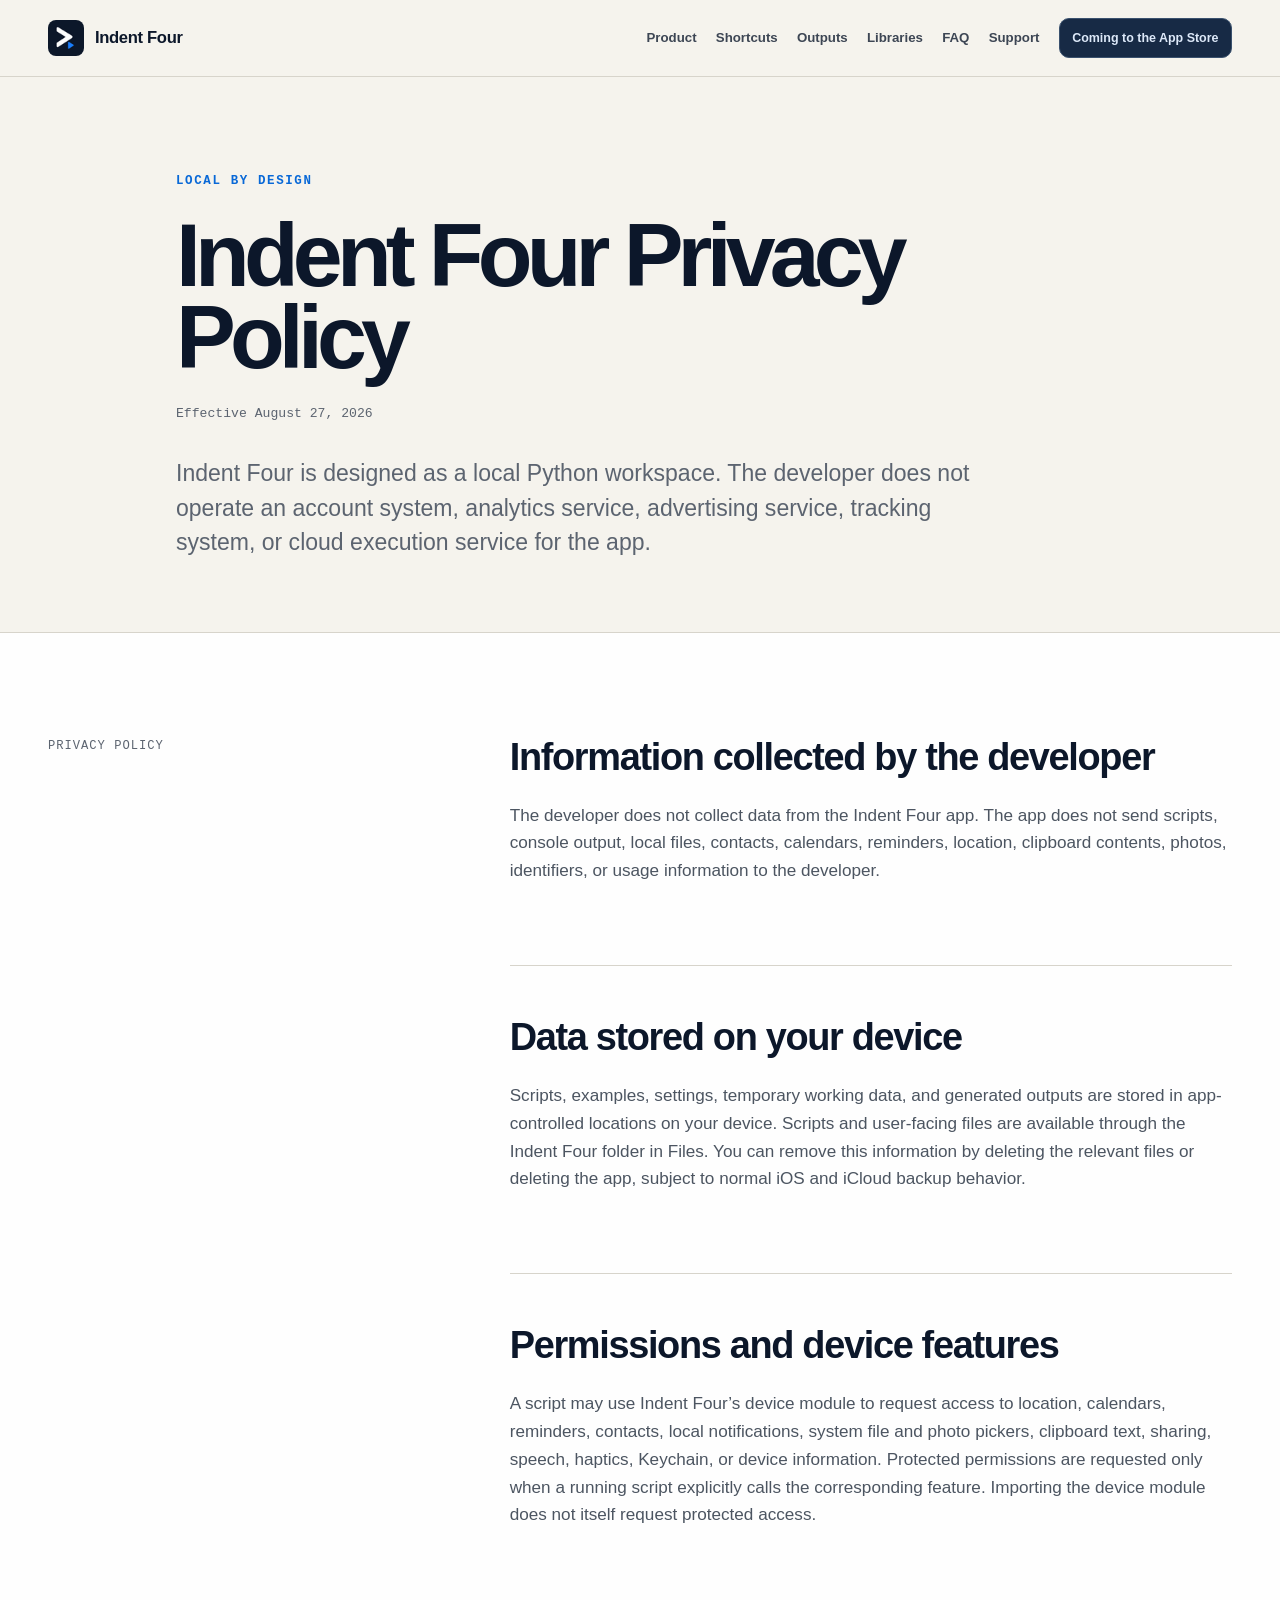
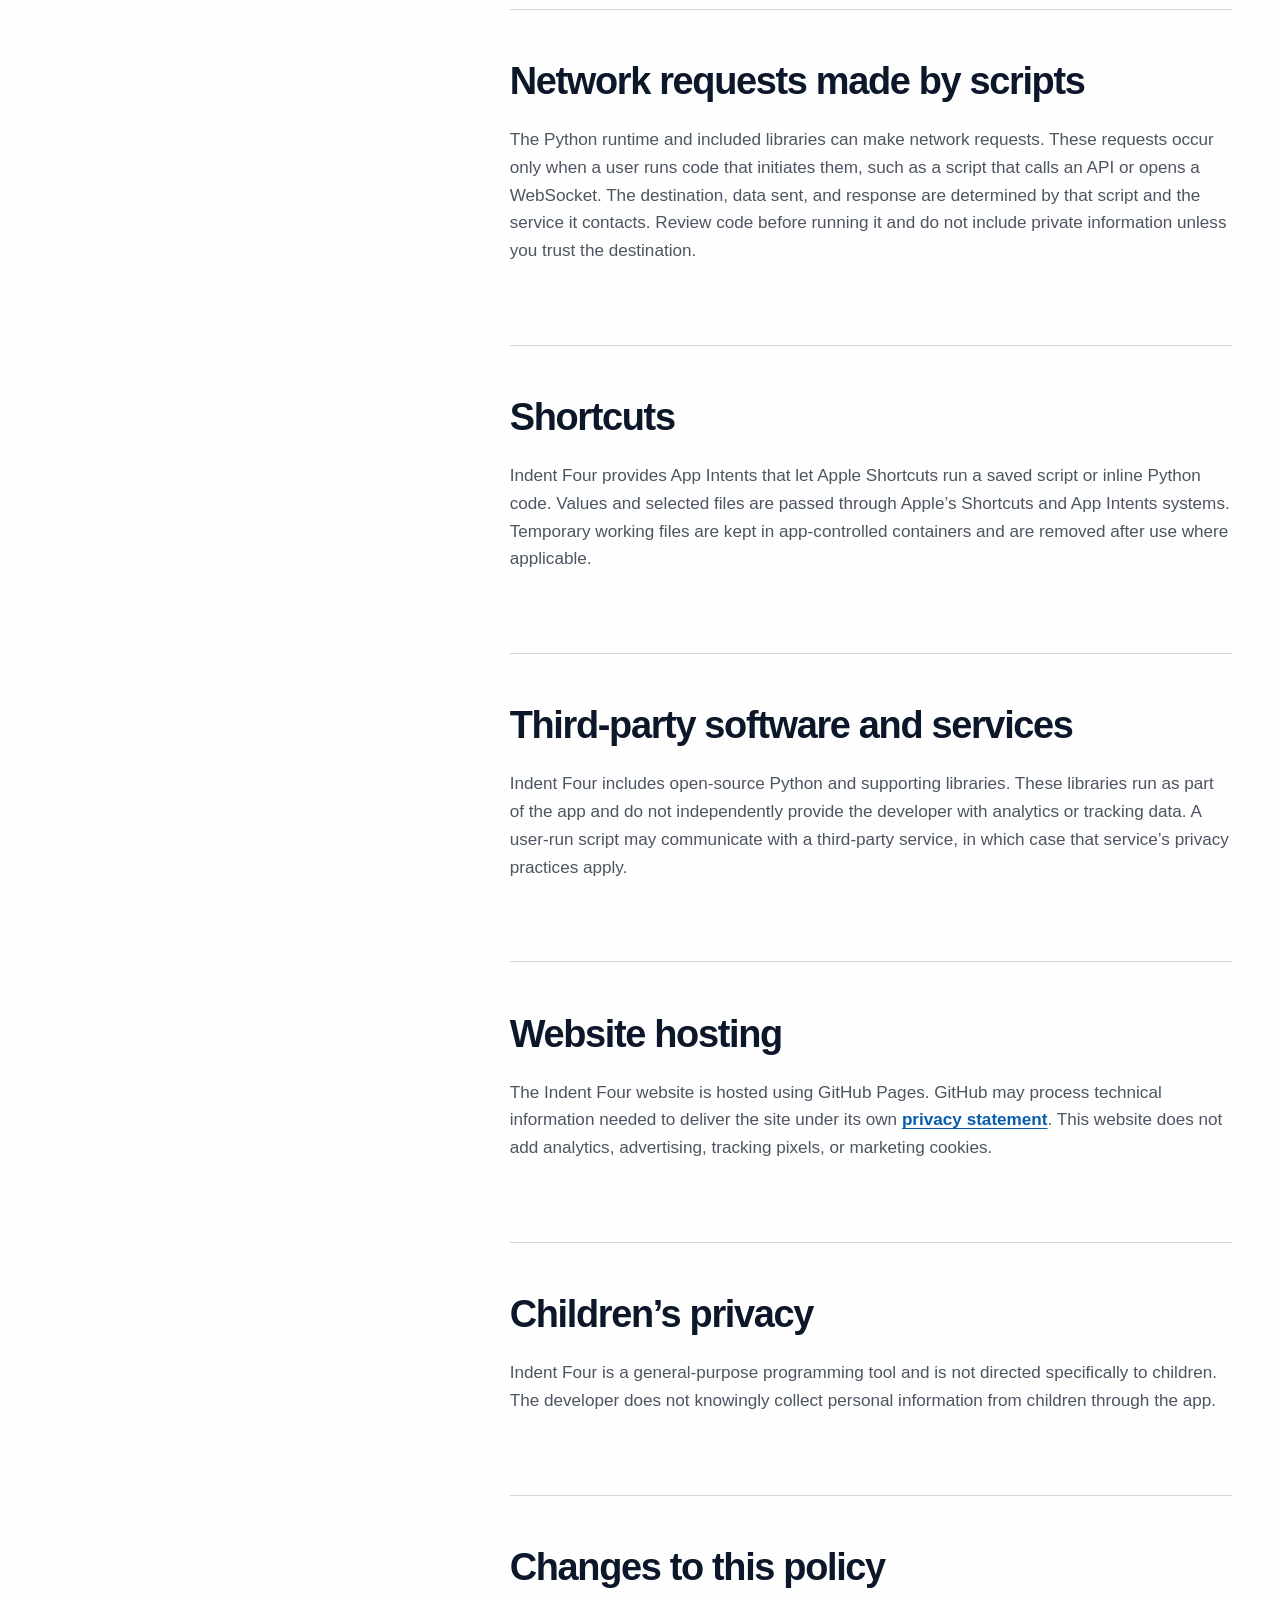
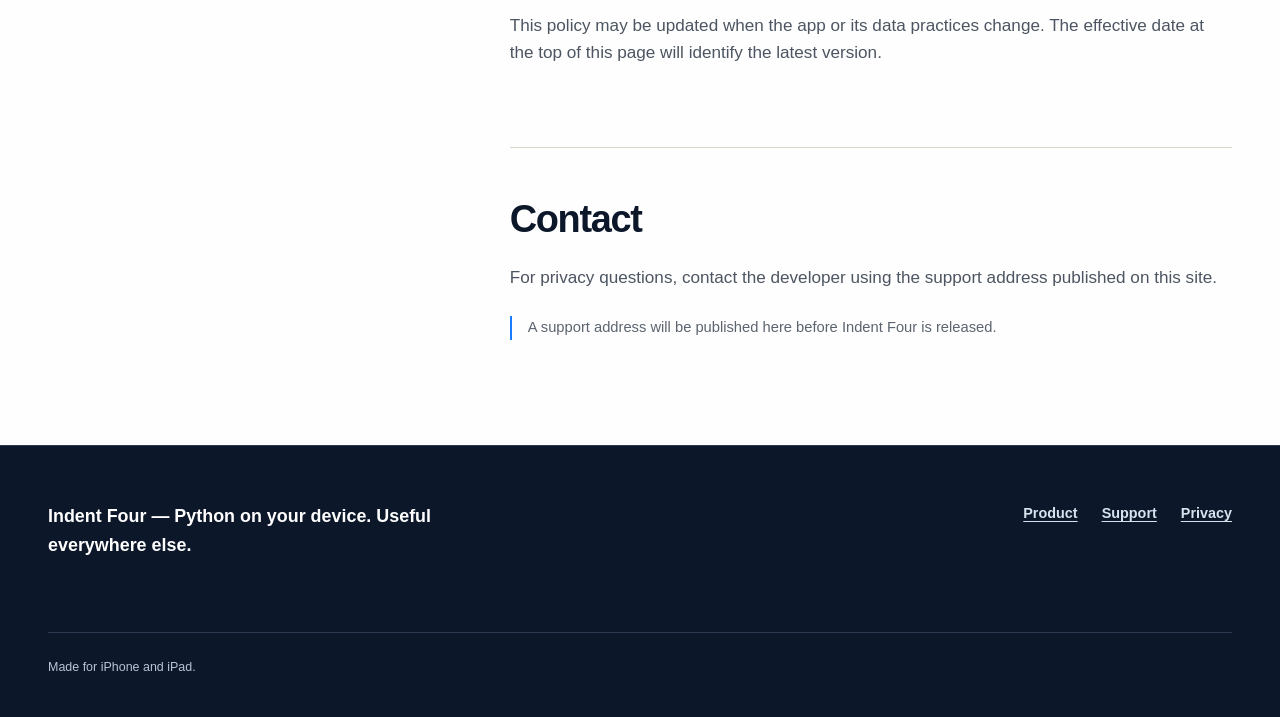
==== privacy/index.html @ c5162236 "Build Indent Four production website" ====
<!DOCTYPE html>
<html lang="en">
  <head>
    <meta charset="utf-8">
    <meta name="viewport" content="width=device-width, initial-scale=1">
    <script>document.documentElement.classList.add("js");</script>
    <title>Privacy Policy — Indent Four</title>
    <meta name="description" content="How Indent Four handles local scripts, files, permissions, Shortcuts, network requests, and app data.">
    <link rel="canonical" href="https://indentfour.app/privacy/">
    <meta property="og:type" content="website">
    <meta property="og:site_name" content="Indent Four">
    <meta property="og:title" content="Privacy Policy — Indent Four">
    <meta property="og:description" content="How Indent Four handles local scripts, files, permissions, Shortcuts, network requests, and app data.">
    <meta property="og:url" content="https://indentfour.app/privacy/">
    <meta property="og:image" content="https://indentfour.app/assets/images/social-card.png">
    <meta property="og:image:width" content="1200">
    <meta property="og:image:height" content="630">
    <meta property="og:image:alt" content="Indent Four app icon beside a real iPad workspace screenshot">
    <meta name="twitter:card" content="summary_large_image">
    <meta name="twitter:title" content="Privacy Policy — Indent Four">
    <meta name="twitter:description" content="How Indent Four handles local scripts, files, permissions, Shortcuts, network requests, and app data.">
    <meta name="twitter:image" content="https://indentfour.app/assets/images/social-card.png">
    <meta name="twitter:image:alt" content="Indent Four app icon beside a real iPad workspace screenshot">
    <meta name="theme-color" content="#F5F3ED">
    <link rel="icon" href="/favicon.ico" sizes="any">
    <link rel="icon" type="image/png" sizes="32x32" href="/assets/icons/favicon-32.png">
    <link rel="apple-touch-icon" sizes="180x180" href="/assets/icons/apple-touch-icon.png">
    <link rel="manifest" href="/site.webmanifest">
    <link rel="stylesheet" href="/assets/site.css">
  </head>
  <body>
    <a class="skip-link" href="#main-content">Skip to content</a>
    <header class="site-header">
      <div class="container header-inner">
        <a class="brand" href="/" aria-label="Indent Four home">
          <img src="/assets/icons/brand-48.png" width="48" height="48" alt="">
          <span>Indent Four</span>
        </a>
        <button class="nav-toggle" type="button" aria-expanded="false" aria-controls="primary-navigation" aria-label="Open navigation" data-nav-toggle>
          <span class="nav-toggle-lines" aria-hidden="true"></span>
        </button>
        <nav class="primary-nav" id="primary-navigation" aria-label="Primary" data-nav data-open="false">
          <ul class="nav-list">
            <li><a href="/#product">Product</a></li>
            <li><a href="/#shortcuts">Shortcuts</a></li>
            <li><a href="/#outputs">Outputs</a></li>
            <li><a href="/#libraries">Libraries</a></li>
            <li><a href="/#faq">FAQ</a></li>
            <li><a href="/support/">Support</a></li>
            <li><span class="button release-status nav-cta">Coming to the App Store</span></li>
          </ul>
        </nav>
      </div>
    </header>

    <main id="main-content">
      <header class="page-hero">
        <div class="container page-hero-content">
          <p class="eyebrow">Local by design</p>
          <h1>Indent Four Privacy Policy</h1>
          <p class="effective-date">Effective August 27, 2026</p>
          <p class="lead">Indent Four is designed as a local Python workspace. The developer does not operate an account system, analytics service, advertising service, tracking system, or cloud execution service for the app.</p>
        </div>
      </header>

      <div class="section section-white">
        <div class="container prose-layout">
          <aside class="prose-index" aria-label="Page section">
            <p>Privacy policy</p>
          </aside>
          <article class="prose">
            <section aria-labelledby="collected-heading">
              <h2 id="collected-heading">Information collected by the developer</h2>
              <p>The developer does not collect data from the Indent Four app. The app does not send scripts, console output, local files, contacts, calendars, reminders, location, clipboard contents, photos, identifiers, or usage information to the developer.</p>
            </section>

            <section aria-labelledby="stored-heading">
              <h2 id="stored-heading">Data stored on your device</h2>
              <p>Scripts, examples, settings, temporary working data, and generated outputs are stored in app-controlled locations on your device. Scripts and user-facing files are available through the Indent Four folder in Files. You can remove this information by deleting the relevant files or deleting the app, subject to normal iOS and iCloud backup behavior.</p>
            </section>

            <section aria-labelledby="permissions-heading">
              <h2 id="permissions-heading">Permissions and device features</h2>
              <p>A script may use Indent Four’s device module to request access to location, calendars, reminders, contacts, local notifications, system file and photo pickers, clipboard text, sharing, speech, haptics, Keychain, or device information. Protected permissions are requested only when a running script explicitly calls the corresponding feature. Importing the device module does not itself request protected access.</p>
            </section>

            <section aria-labelledby="network-heading">
              <h2 id="network-heading">Network requests made by scripts</h2>
              <p>The Python runtime and included libraries can make network requests. These requests occur only when a user runs code that initiates them, such as a script that calls an API or opens a WebSocket. The destination, data sent, and response are determined by that script and the service it contacts. Review code before running it and do not include private information unless you trust the destination.</p>
            </section>

            <section aria-labelledby="policy-shortcuts-heading">
              <h2 id="policy-shortcuts-heading">Shortcuts</h2>
              <p>Indent Four provides App Intents that let Apple Shortcuts run a saved script or inline Python code. Values and selected files are passed through Apple’s Shortcuts and App Intents systems. Temporary working files are kept in app-controlled containers and are removed after use where applicable.</p>
            </section>

            <section aria-labelledby="third-party-heading">
              <h2 id="third-party-heading">Third-party software and services</h2>
              <p>Indent Four includes open-source Python and supporting libraries. These libraries run as part of the app and do not independently provide the developer with analytics or tracking data. A user-run script may communicate with a third-party service, in which case that service’s privacy practices apply.</p>
            </section>

            <section aria-labelledby="hosting-heading">
              <h2 id="hosting-heading">Website hosting</h2>
              <p>The Indent Four website is hosted using GitHub Pages. GitHub may process technical information needed to deliver the site under its own <a class="text-link" href="https://docs.github.com/site-policy/privacy-policies/github-general-privacy-statement">privacy statement</a>. This website does not add analytics, advertising, tracking pixels, or marketing cookies.</p>
            </section>

            <section aria-labelledby="children-heading">
              <h2 id="children-heading">Children’s privacy</h2>
              <p>Indent Four is a general-purpose programming tool and is not directed specifically to children. The developer does not knowingly collect personal information from children through the app.</p>
            </section>

            <section aria-labelledby="changes-heading">
              <h2 id="changes-heading">Changes to this policy</h2>
              <p>This policy may be updated when the app or its data practices change. The effective date at the top of this page will identify the latest version.</p>
            </section>

            <section aria-labelledby="privacy-contact-heading">
              <h2 id="privacy-contact-heading">Contact</h2>
              <p>For privacy questions, contact the developer using the support address published on this site.</p>
              <p class="contact-status">A support address will be published here before Indent Four is released.</p>
            </section>
          </article>
        </div>
      </div>
    </main>

    <footer class="site-footer">
      <div class="container">
        <div class="footer-main">
          <p class="footer-product">Indent Four — Python on your device. Useful everywhere else.</p>
          <nav class="footer-nav" aria-label="Footer">
            <a href="/#product">Product</a>
            <a href="/support/">Support</a>
            <a href="/privacy/">Privacy</a>

          </nav>
        </div>
        <div class="footer-meta">

          <p>Made for iPhone and iPad.</p>
        </div>
      </div>
    </footer>
    <script src="/assets/site.js" defer></script>
  </body>
</html>
---- assets/site.css ----
:root {
  color-scheme: light;
  --ink: #0c172a;
  --ink-soft: #17253b;
  --accent: #197cfe;
  --accent-strong: #0868d7;
  --paper: #f5f3ed;
  --white: #fefefe;
  --text: #182235;
  --quiet: #5c6470;
  --quiet-dark: #b9c4d4;
  --rule: #d7d4cb;
  --rule-dark: #2b3a50;
  --focus: #f5b800;
  --success-soft: #dfeaf8;
  --font-sans: -apple-system, BlinkMacSystemFont, "SF Pro Display", "SF Pro Text", Inter, sans-serif;
  --font-mono: "SFMono-Regular", "SF Mono", ui-monospace, Menlo, Monaco, Consolas, monospace;
  --space-1: 0.5rem;
  --space-2: 0.75rem;
  --space-3: 1rem;
  --space-4: 1.5rem;
  --space-5: 2rem;
  --space-6: 3rem;
  --space-7: 4.5rem;
  --space-8: 6.5rem;
  --radius-sm: 12px;
  --radius: 16px;
  --container: 78rem;
  --gutter: clamp(1.25rem, 4vw, 3rem);
  --header-height: 4.75rem;
  --shadow-image: 0 24px 60px rgba(3, 12, 26, 0.18);
}

*,
*::before,
*::after {
  box-sizing: border-box;
}

html {
  scroll-behavior: smooth;
  scroll-padding-top: calc(var(--header-height) + 1.25rem);
  background: var(--paper);
}

body {
  margin: 0;
  min-width: 0;
  background: var(--paper);
  color: var(--text);
  font-family: var(--font-sans);
  font-size: clamp(1rem, 0.975rem + 0.12vw, 1.08rem);
  line-height: 1.62;
  text-rendering: optimizeLegibility;
  -webkit-font-smoothing: antialiased;
}

body.nav-open {
  overflow: hidden;
}

img {
  display: block;
  max-width: 100%;
  height: auto;
}

a {
  color: inherit;
  text-decoration-thickness: 0.08em;
  text-underline-offset: 0.2em;
}

a:hover {
  text-decoration-color: var(--accent);
}

button,
input,
textarea,
select {
  font: inherit;
}

:focus-visible {
  outline: 3px solid var(--focus);
  outline-offset: 4px;
}

::selection {
  background: var(--accent);
  color: var(--white);
}

.skip-link {
  position: fixed;
  z-index: 1000;
  top: 0.75rem;
  left: 0.75rem;
  padding: 0.7rem 1rem;
  transform: translateY(-180%);
  border-radius: 8px;
  background: var(--white);
  color: var(--ink);
  font-weight: 750;
}

.skip-link:focus {
  transform: translateY(0);
}

.container {
  width: min(calc(100% - (2 * var(--gutter))), var(--container));
  margin-inline: auto;
}

.grid-12 {
  display: grid;
  grid-template-columns: repeat(12, minmax(0, 1fr));
  column-gap: clamp(1rem, 2vw, 1.75rem);
}

.section {
  padding-block: clamp(4.75rem, 9vw, var(--space-8));
}

.section-white {
  background: var(--white);
}

.section-dark {
  background: var(--ink);
  color: var(--white);
}

.section-rule {
  border-top: 1px solid var(--rule);
}

.section-heading {
  margin: 0;
  color: var(--ink);
  font-size: clamp(2.3rem, 4.5vw, 4.6rem);
  font-weight: 740;
  letter-spacing: -0.052em;
  line-height: 0.98;
}

.section-dark .section-heading {
  color: var(--white);
}

.kicker,
.eyebrow {
  margin: 0 0 var(--space-4);
  color: var(--accent-strong);
  font-family: var(--font-mono);
  font-size: 0.78rem;
  font-weight: 700;
  letter-spacing: 0.13em;
  line-height: 1.35;
  text-transform: uppercase;
}

.section-dark .kicker,
.section-dark .eyebrow {
  color: #65aaff;
}

.lead {
  max-width: 42rem;
  margin: var(--space-5) 0 0;
  color: var(--quiet);
  font-size: clamp(1.13rem, 1rem + 0.55vw, 1.45rem);
  line-height: 1.5;
}

.section-dark .lead {
  color: var(--quiet-dark);
}

.supporting {
  max-width: 40rem;
  margin: var(--space-5) 0 0;
  color: var(--quiet);
  font-size: 0.96rem;
}

.section-dark .supporting {
  color: var(--quiet-dark);
}

.text-link {
  color: #075cac;
  font-weight: 720;
}

.section-dark .text-link {
  color: #8fc3ff;
}

.button-row {
  display: flex;
  flex-wrap: wrap;
  align-items: center;
  gap: var(--space-3);
  margin-top: var(--space-5);
}

.button {
  display: inline-flex;
  min-height: 3.1rem;
  align-items: center;
  justify-content: center;
  padding: 0.78rem 1.15rem;
  border: 1px solid transparent;
  border-radius: 10px;
  font-size: 0.96rem;
  font-weight: 720;
  line-height: 1.2;
  text-align: center;
  text-decoration: none;
  transition: transform 180ms ease, background-color 180ms ease, border-color 180ms ease;
}

a.button:hover {
  transform: translateY(-2px);
  text-decoration: none;
}

.button-primary {
  background: var(--accent-strong);
  color: var(--white);
}

.button-primary:hover {
  background: #005cc4;
}

.button-secondary {
  border-color: #a9a69e;
  background: transparent;
  color: var(--ink);
}

.button-secondary:hover {
  border-color: var(--ink);
}

.section-dark .button-secondary {
  border-color: #52627a;
  color: var(--white);
}

.release-status {
  border-color: #9aa9ba;
  background: var(--success-soft);
  color: var(--ink);
  cursor: default;
}

.section-dark .release-status,
.site-header .release-status {
  border-color: #3a516e;
  background: #172a45;
  color: #dce8f8;
}

/* Header */
.site-header {
  position: sticky;
  z-index: 50;
  top: 0;
  min-height: var(--header-height);
  border-bottom: 1px solid var(--rule);
  background: rgba(245, 243, 237, 0.97);
}

.header-inner {
  position: relative;
  display: flex;
  min-height: var(--header-height);
  align-items: center;
  gap: var(--space-4);
}

.brand {
  display: inline-flex;
  flex: 0 0 auto;
  align-items: center;
  gap: 0.68rem;
  color: var(--ink);
  font-size: 1.04rem;
  font-weight: 760;
  letter-spacing: -0.02em;
  text-decoration: none;
}

.brand:hover {
  text-decoration: none;
}

.brand img {
  width: 2.25rem;
  height: 2.25rem;
  border-radius: 8px;
}

.primary-nav {
  margin-left: auto;
}

.nav-list {
  display: flex;
  align-items: center;
  gap: clamp(0.75rem, 1.5vw, 1.4rem);
  margin: 0;
  padding: 0;
  list-style: none;
}

.nav-list a {
  display: inline-flex;
  align-items: center;
  min-height: 2.75rem;
  color: #3d4654;
  font-size: 0.83rem;
  font-weight: 680;
  text-decoration: none;
}

.nav-list a:hover {
  color: var(--ink);
}

.nav-list .nav-cta,
.nav-list .release-status {
  min-height: 2.45rem;
  padding: 0.56rem 0.78rem;
  font-size: 0.78rem;
}

.nav-toggle {
  display: none;
  width: 2.75rem;
  height: 2.75rem;
  margin-left: auto;
  align-items: center;
  justify-content: center;
  border: 1px solid #aaa79f;
  border-radius: 9px;
  background: transparent;
  color: var(--ink);
  cursor: pointer;
}

.nav-toggle-lines,
.nav-toggle-lines::before,
.nav-toggle-lines::after {
  display: block;
  width: 1.12rem;
  height: 2px;
  background: currentColor;
  content: "";
  transition: transform 180ms ease;
}

.nav-toggle-lines::before {
  transform: translateY(-5px);
}

.nav-toggle-lines::after {
  transform: translateY(3px);
}

.nav-toggle[aria-expanded="true"] .nav-toggle-lines {
  background: transparent;
}

.nav-toggle[aria-expanded="true"] .nav-toggle-lines::before {
  transform: translateY(0) rotate(45deg);
}

.nav-toggle[aria-expanded="true"] .nav-toggle-lines::after {
  transform: translateY(-2px) rotate(-45deg);
}

/* Hero */
.hero {
  position: relative;
  overflow: clip;
  padding-block: clamp(3.5rem, 7vw, 7rem) clamp(5rem, 10vw, 8.5rem);
}

.hero::after {
  position: absolute;
  z-index: 0;
  right: -8vw;
  bottom: 0;
  width: min(50vw, 48rem);
  height: 1px;
  background: var(--accent);
  content: "";
}

.hero-grid {
  position: relative;
  z-index: 1;
  align-items: center;
}

.hero-copy {
  grid-column: 1 / span 7;
  padding-right: clamp(0rem, 3vw, 2rem);
}

.hero-product {
  display: flex;
  align-items: center;
  gap: 0.85rem;
  margin-bottom: var(--space-6);
  color: var(--ink);
  font-size: 1.12rem;
  font-weight: 760;
  letter-spacing: -0.025em;
}

.hero-product img {
  width: 3.5rem;
  height: 3.5rem;
  border-radius: var(--radius-sm);
}

.hero h1 {
  max-width: 49rem;
  margin: 0;
  color: var(--ink);
  font-size: clamp(3.35rem, 7vw, 7.25rem);
  font-weight: 760;
  letter-spacing: -0.068em;
  line-height: 0.88;
}

.hero-body {
  max-width: 42rem;
  margin: var(--space-5) 0 0;
  color: #414a57;
  font-size: clamp(1.16rem, 1.02rem + 0.65vw, 1.55rem);
  line-height: 1.48;
}

.hero-note {
  margin: var(--space-4) 0 0;
  color: var(--quiet);
  font-family: var(--font-mono);
  font-size: 0.78rem;
  letter-spacing: -0.01em;
}

.hero-visual {
  position: relative;
  grid-column: 9 / -1;
  justify-self: center;
  width: min(100%, 30rem);
}

.hero-visual::before {
  position: absolute;
  z-index: -1;
  top: 8%;
  right: -16%;
  bottom: -5%;
  left: 18%;
  border: 1px solid #c9c6bd;
  border-radius: var(--radius);
  content: "";
}

.hero-visual img,
.screenshot-landscape,
.screenshot-portrait {
  border: 1px solid rgba(255, 255, 255, 0.13);
  border-radius: var(--radius);
  box-shadow: var(--shadow-image);
}

/* Introduction */
.intro-copy {
  grid-column: 2 / span 9;
}

.intro .section-heading {
  max-width: 58rem;
}

.intro .lead {
  max-width: 53rem;
}

.intro-aside {
  grid-column: 9 / -1;
  align-self: end;
  margin: 0 0 0.45rem;
  padding-left: var(--space-4);
  border-left: 2px solid var(--accent);
  color: var(--quiet);
  font-size: 0.94rem;
}

/* Feature sections */
.feature-copy {
  grid-column: 1 / span 5;
  align-self: center;
}

.feature-copy .section-heading {
  max-width: 34rem;
}

.feature-visual {
  grid-column: 7 / -1;
  align-self: center;
}

.feature-visual-wide {
  grid-column: 1 / -1;
  margin-top: clamp(3rem, 7vw, 5rem);
}

.proof-list {
  margin: var(--space-6) 0 0;
  padding: 0;
  border-top: 1px solid var(--rule-dark);
  list-style: none;
}

.proof-list li {
  position: relative;
  padding: 1rem 0 1rem 1.55rem;
  border-bottom: 1px solid var(--rule-dark);
  color: #dde5ef;
  font-size: 0.95rem;
}

.proof-list li::before {
  position: absolute;
  top: 1.5rem;
  left: 0;
  width: 0.45rem;
  height: 0.45rem;
  border-radius: 50%;
  background: var(--accent);
  content: "";
}

.dark-visual-field {
  padding: clamp(1rem, 2.5vw, 2rem);
  border: 1px solid var(--rule-dark);
  border-radius: var(--radius);
  background: #09111f;
}

.shortcuts-copy {
  grid-column: 1 / span 6;
  align-self: center;
}

.shortcuts-visual {
  grid-column: 9 / -1;
  justify-self: center;
  width: min(100%, 28rem);
}

/* Outputs */
.outputs-copy {
  grid-column: 1 / span 6;
}

.output-list {
  grid-column: 8 / -1;
  margin: 0;
  padding: 0;
  border-top: 1px solid var(--rule);
  list-style: none;
}

.output-list li {
  display: grid;
  grid-template-columns: 6.5rem 1fr;
  gap: 1rem;
  padding: 1.05rem 0;
  border-bottom: 1px solid var(--rule);
}

.output-list strong {
  color: var(--ink);
  font-weight: 760;
}

.output-list span {
  color: var(--quiet);
}

.outputs-gallery {
  display: grid;
  grid-column: 1 / -1;
  grid-template-columns: minmax(0, 2fr) repeat(2, minmax(0, 0.7fr));
  gap: clamp(0.75rem, 2vw, 1.5rem);
  align-items: end;
  margin-top: clamp(3rem, 7vw, 5rem);
  padding: clamp(1rem, 2.5vw, 2rem);
  border-radius: var(--radius);
  background: var(--ink);
}

.outputs-gallery .screenshot-landscape,
.outputs-gallery .screenshot-portrait {
  width: 100%;
  box-shadow: none;
}

/* Workflow */
.workflow-header {
  grid-column: 1 / span 7;
}

.workflow-list {
  grid-column: 1 / -1;
  margin: clamp(3rem, 7vw, 5rem) 0 0;
  padding: 0;
  counter-reset: workflow;
  list-style: none;
}

.workflow-list li {
  display: grid;
  grid-template-columns: 4rem minmax(11rem, 0.65fr) minmax(0, 1fr);
  gap: clamp(1rem, 3vw, 3rem);
  align-items: baseline;
  padding: clamp(1.35rem, 2.5vw, 2rem) 0;
  border-top: 1px solid var(--rule);
  counter-increment: workflow;
}

.workflow-list li:last-child {
  border-bottom: 1px solid var(--rule);
}

.workflow-list li::before {
  color: var(--accent-strong);
  content: "0" counter(workflow);
  font-family: var(--font-mono);
  font-size: 0.82rem;
  font-weight: 700;
}

.workflow-list h3,
.workflow-list p {
  margin: 0;
}

.workflow-list h3 {
  color: var(--ink);
  font-size: clamp(1.2rem, 1rem + 0.6vw, 1.55rem);
  line-height: 1.25;
}

.workflow-list p {
  max-width: 38rem;
  color: var(--quiet);
}

/* Libraries */
.libraries-header {
  grid-column: 1 / span 6;
}

.library-rows {
  grid-column: 8 / -1;
  margin: 0;
  border-top: 1px solid var(--rule-dark);
}

.library-row {
  display: grid;
  grid-template-columns: minmax(8rem, 0.7fr) 1.3fr;
  gap: 1rem;
  padding: 1.2rem 0;
  border-bottom: 1px solid var(--rule-dark);
}

.library-row dt {
  color: var(--white);
  font-weight: 720;
}

.library-row dd {
  margin: 0;
  color: var(--quiet-dark);
}

/* Device and examples */
.device-visual,
.examples-visual {
  grid-column: 1 / span 4;
  justify-self: center;
  width: min(100%, 28rem);
}

.device-copy,
.examples-copy {
  grid-column: 7 / -1;
  align-self: center;
}

.example-list {
  columns: 2;
  gap: 2.5rem;
  margin: var(--space-5) 0 0;
  padding: 0;
  list-style: none;
}

.example-list li {
  break-inside: avoid;
  padding: 0.62rem 0;
  border-bottom: 1px solid var(--rule);
  color: #3f4855;
  font-size: 0.94rem;
}

/* Privacy */
.privacy-callout {
  background: #09111f;
}

.privacy-copy {
  grid-column: 2 / span 9;
}

.privacy-copy .section-heading {
  max-width: 40rem;
}

.privacy-copy .text-link {
  display: inline-block;
  margin-top: var(--space-5);
}

/* FAQ */
.faq-header {
  grid-column: 1 / span 5;
}

.faq-list {
  grid-column: 7 / -1;
  border-top: 1px solid var(--rule);
}

.faq-list details {
  border-bottom: 1px solid var(--rule);
}

.faq-list summary {
  position: relative;
  padding: 1.35rem 3rem 1.35rem 0;
  color: var(--ink);
  cursor: pointer;
  font-size: 1.03rem;
  font-weight: 720;
  line-height: 1.35;
  list-style: none;
}

.faq-list summary::-webkit-details-marker {
  display: none;
}

.faq-list summary::after {
  position: absolute;
  top: 1.25rem;
  right: 0;
  color: var(--accent-strong);
  content: "+";
  font-family: var(--font-mono);
  font-size: 1.4rem;
  font-weight: 500;
}

.faq-list details[open] summary::after {
  content: "−";
}

.faq-list details p {
  max-width: 42rem;
  margin: -0.15rem 0 1.5rem;
  color: var(--quiet);
}

/* Final CTA */
.final-cta-inner {
  grid-column: 2 / span 9;
}

.final-cta .section-heading {
  max-width: 54rem;
}

/* Footer */
.site-footer {
  padding-block: 3.5rem 2.5rem;
  border-top: 1px solid var(--rule-dark);
  background: var(--ink);
  color: var(--white);
}

.footer-main {
  display: grid;
  grid-template-columns: 1.3fr 1fr;
  gap: var(--space-6);
  align-items: start;
}

.footer-product {
  max-width: 30rem;
  margin: 0;
  color: var(--white);
  font-size: 1.12rem;
  font-weight: 680;
}

.footer-nav {
  display: flex;
  flex-wrap: wrap;
  justify-content: flex-end;
  gap: 0.75rem 1.5rem;
}

.footer-nav a {
  color: #d8e2ee;
  font-size: 0.9rem;
  font-weight: 620;
}

.footer-meta {
  display: flex;
  flex-wrap: wrap;
  justify-content: space-between;
  gap: 0.5rem 2rem;
  margin-top: var(--space-7);
  padding-top: var(--space-4);
  border-top: 1px solid var(--rule-dark);
  color: var(--quiet-dark);
  font-size: 0.78rem;
}

.footer-meta p {
  margin: 0;
}

/* Interior pages */
.page-hero {
  padding-block: clamp(3.5rem, 8vw, 6rem) clamp(3rem, 6vw, 4.5rem);
  border-bottom: 1px solid var(--rule);
}

.page-hero-content {
  max-width: 58rem;
}

.page-hero h1,
.error-page h1 {
  margin: 0;
  color: var(--ink);
  font-size: clamp(3rem, 7vw, 6.8rem);
  font-weight: 760;
  letter-spacing: -0.065em;
  line-height: 0.92;
}

.page-hero .lead {
  max-width: 50rem;
}

.effective-date {
  margin: var(--space-4) 0 0;
  color: var(--quiet);
  font-family: var(--font-mono);
  font-size: 0.82rem;
}

.prose-layout {
  display: grid;
  grid-template-columns: minmax(10rem, 0.34fr) minmax(0, 0.66fr);
  gap: clamp(2rem, 7vw, 7rem);
}

.prose-index {
  align-self: start;
  color: var(--quiet);
  font-family: var(--font-mono);
  font-size: 0.76rem;
  letter-spacing: 0.08em;
  text-transform: uppercase;
}

.prose-index p {
  margin: 0;
}

.prose {
  max-width: 47rem;
}

.prose section + section {
  margin-top: clamp(3rem, 7vw, 5rem);
  padding-top: clamp(2.25rem, 4vw, 3.5rem);
  border-top: 1px solid var(--rule);
}

.prose h2 {
  margin: 0 0 var(--space-4);
  color: var(--ink);
  font-size: clamp(1.65rem, 1.25rem + 1.4vw, 2.45rem);
  letter-spacing: -0.035em;
  line-height: 1.08;
}

.prose h3 {
  margin: 0 0 0.45rem;
  color: var(--ink);
  font-size: 1.1rem;
  letter-spacing: -0.015em;
}

.prose p {
  margin: 0;
  color: #4c5561;
}

.prose p + p {
  margin-top: var(--space-3);
}

.support-item {
  padding: 1.4rem 0;
  border-bottom: 1px solid var(--rule);
}

.support-item:first-of-type {
  border-top: 1px solid var(--rule);
}

.contact-status {
  display: inline-block;
  margin-top: var(--space-4) !important;
  padding-left: 1rem;
  border-left: 2px solid var(--accent);
  color: var(--quiet) !important;
  font-size: 0.92rem;
}

.error-page {
  display: grid;
  min-height: calc(100svh - var(--header-height));
  place-items: center;
  padding-block: 4rem;
}

.error-layout {
  align-items: center;
}

.error-copy {
  grid-column: 1 / span 7;
}

.error-mark {
  grid-column: 9 / -1;
  color: var(--accent);
  font-family: var(--font-mono);
  font-size: clamp(7rem, 18vw, 16rem);
  font-weight: 750;
  letter-spacing: -0.1em;
  line-height: 0.75;
}

@media (max-width: 1100px) {
  .nav-list {
    gap: 0.75rem;
  }

  .hero-copy {
    grid-column: 1 / span 7;
  }

  .hero-visual {
    grid-column: 9 / -1;
  }
}

@media (max-width: 1000px) {
  :root {
    --header-height: 4.25rem;
  }

  .grid-12 {
    grid-template-columns: repeat(8, minmax(0, 1fr));
  }

  .header-inner {
    min-height: var(--header-height);
  }

  .brand img {
    width: 2rem;
    height: 2rem;
  }

  .primary-nav {
    width: 100%;
    margin: 0;
    padding-bottom: 0.75rem;
    overflow-x: auto;
  }

  .header-inner {
    flex-wrap: wrap;
  }

  .nav-list {
    width: max-content;
  }

  .js .header-inner {
    flex-wrap: nowrap;
  }

  .js .nav-toggle {
    display: inline-flex;
  }

  .js .primary-nav {
    position: absolute;
    top: calc(100% + 1px);
    right: calc(-1 * var(--gutter));
    left: calc(-1 * var(--gutter));
    display: none;
    width: auto;
    max-height: calc(100svh - var(--header-height));
    padding: 1rem var(--gutter) 1.25rem;
    overflow-y: auto;
    border-bottom: 1px solid var(--rule);
    background: var(--paper);
  }

  .js .primary-nav[data-open="true"] {
    display: block;
  }

  .js .nav-list {
    display: grid;
    width: auto;
    gap: 0;
  }

  .js .nav-list a {
    min-height: 3rem;
    border-bottom: 1px solid var(--rule);
    font-size: 0.96rem;
  }

  .js .nav-list .nav-cta,
  .js .nav-list .release-status {
    width: 100%;
    margin-top: 0.75rem;
    border: 1px solid #9aa9ba;
    font-size: 0.92rem;
  }

  .hero-copy {
    grid-column: 1 / span 5;
  }

  .hero-visual {
    grid-column: 6 / -1;
  }

  .hero h1 {
    font-size: clamp(3.4rem, 9.5vw, 5.6rem);
  }

  .intro-copy,
  .intro-aside,
  .feature-copy,
  .feature-visual,
  .feature-visual-wide,
  .shortcuts-copy,
  .shortcuts-visual,
  .outputs-copy,
  .output-list,
  .outputs-gallery,
  .workflow-header,
  .workflow-list,
  .libraries-header,
  .library-rows,
  .device-visual,
  .device-copy,
  .examples-visual,
  .examples-copy,
  .privacy-copy,
  .faq-header,
  .faq-list,
  .final-cta-inner,
  .error-copy,
  .error-mark {
    grid-column: 1 / -1;
  }

  .intro-aside {
    max-width: 38rem;
    margin-top: var(--space-5);
  }

  .feature-visual,
  .shortcuts-visual,
  .output-list,
  .device-copy,
  .examples-copy,
  .faq-list {
    margin-top: var(--space-6);
  }

  .shortcuts-visual,
  .device-visual,
  .examples-visual {
    width: min(70vw, 28rem);
  }

  .outputs-gallery {
    grid-template-columns: minmax(0, 1.65fr) repeat(2, minmax(0, 0.7fr));
  }

  .footer-main {
    grid-template-columns: 1fr;
  }

  .footer-nav {
    justify-content: flex-start;
  }

  .prose-layout {
    grid-template-columns: 1fr;
    gap: var(--space-5);
  }

  .error-mark {
    margin-top: var(--space-6);
  }
}

@media (max-width: 620px) {
  :root {
    --gutter: 1.2rem;
    --space-8: 5rem;
  }

  .grid-12 {
    display: block;
  }

  .section {
    padding-block: 4.5rem;
  }

  .hero {
    padding-top: 3rem;
  }

  .hero-product {
    margin-bottom: var(--space-5);
  }

  .hero-product img {
    width: 3rem;
    height: 3rem;
  }

  .hero h1 {
    font-size: clamp(3.25rem, 16vw, 5rem);
  }

  .hero-visual {
    width: min(80vw, 25rem);
    margin: 3.5rem auto 0;
  }

  .hero-visual::before {
    right: -8%;
    left: 10%;
  }

  .button-row {
    align-items: stretch;
  }

  .button-row .button {
    flex: 1 1 100%;
  }

  .shortcuts-visual,
  .device-visual,
  .examples-visual {
    width: min(83vw, 25rem);
    margin-inline: auto;
  }

  .outputs-gallery {
    grid-template-columns: repeat(2, minmax(0, 1fr));
  }

  .outputs-gallery picture:first-child {
    grid-column: 1 / -1;
  }

  .output-list li {
    grid-template-columns: 5.25rem 1fr;
  }

  .workflow-list li {
    grid-template-columns: 2.5rem 1fr;
    gap: 0.7rem 1rem;
  }

  .workflow-list p {
    grid-column: 2;
  }

  .library-row {
    grid-template-columns: 1fr;
    gap: 0.25rem;
  }

  .example-list {
    columns: 1;
  }

  .footer-meta {
    display: grid;
  }

  .page-hero h1,
  .error-page h1 {
    font-size: clamp(3rem, 15vw, 4.8rem);
  }
}

@media (max-width: 360px) {
  :root {
    --gutter: 1rem;
  }

  .brand {
    font-size: 0.96rem;
  }

  .hero h1 {
    font-size: 3.35rem;
  }

  .section-heading {
    font-size: 2.25rem;
  }

  .outputs-gallery {
    padding: 0.7rem;
    gap: 0.55rem;
  }
}

@media (prefers-reduced-motion: reduce) {
  html {
    scroll-behavior: auto;
  }

  *,
  *::before,
  *::after {
    scroll-behavior: auto !important;
    transition-duration: 0.01ms !important;
  }
}

@media (forced-colors: active) {
  .proof-list li::before,
  .hero::after {
    background: CanvasText;
  }

  .release-status,
  .outputs-gallery,
  .dark-visual-field {
    border: 1px solid CanvasText;
  }
}
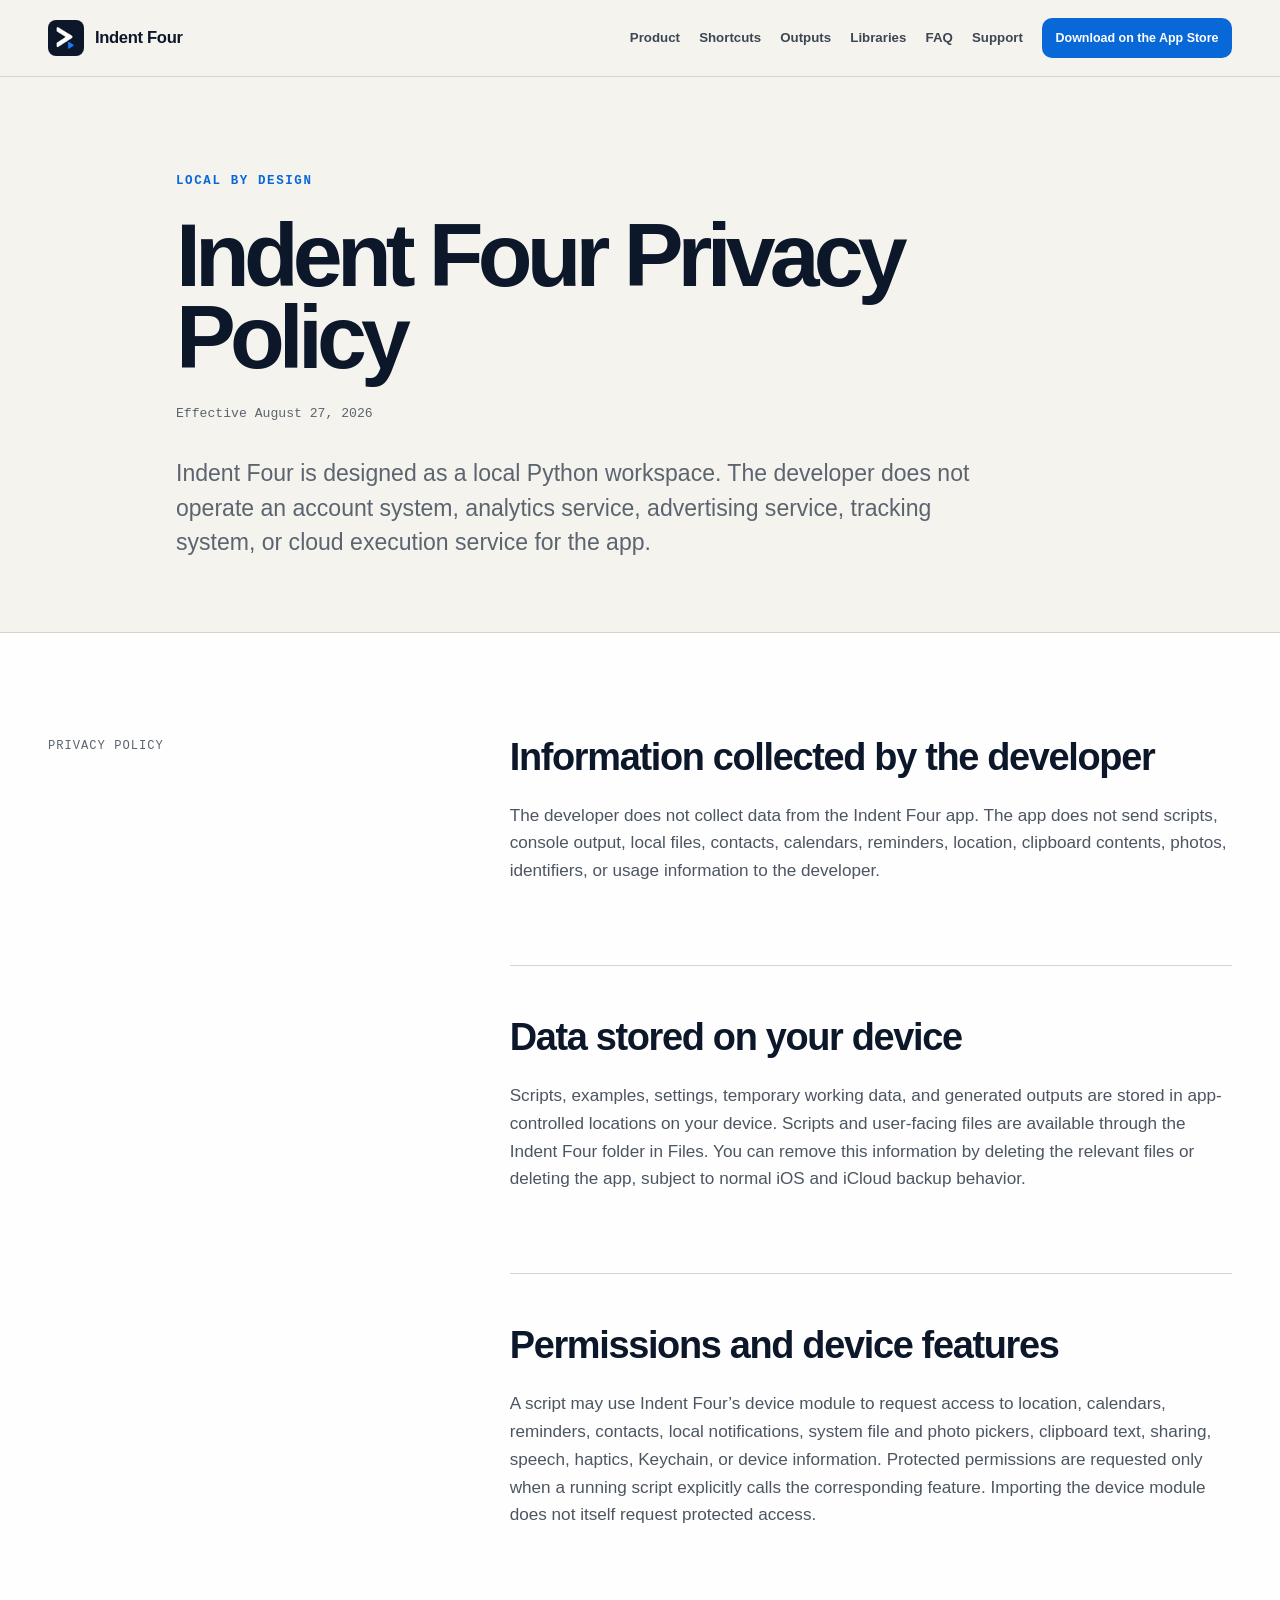
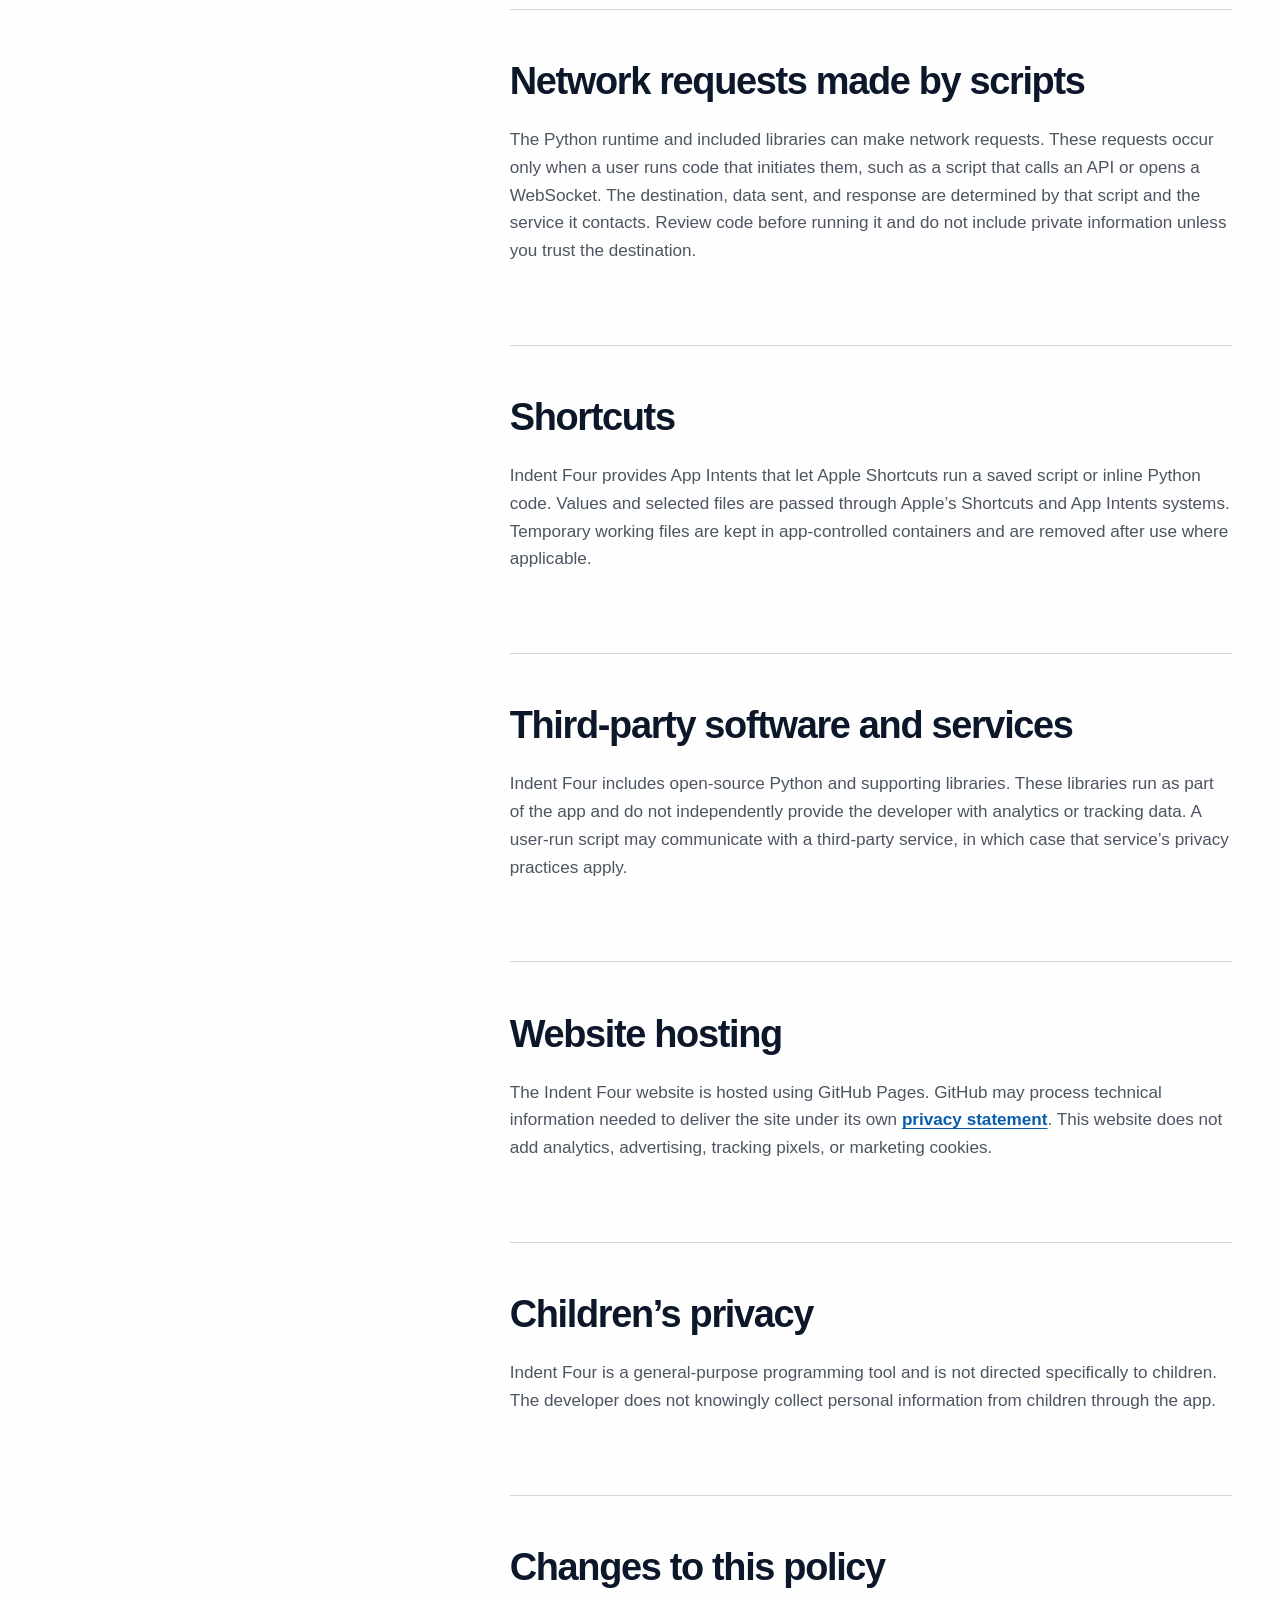
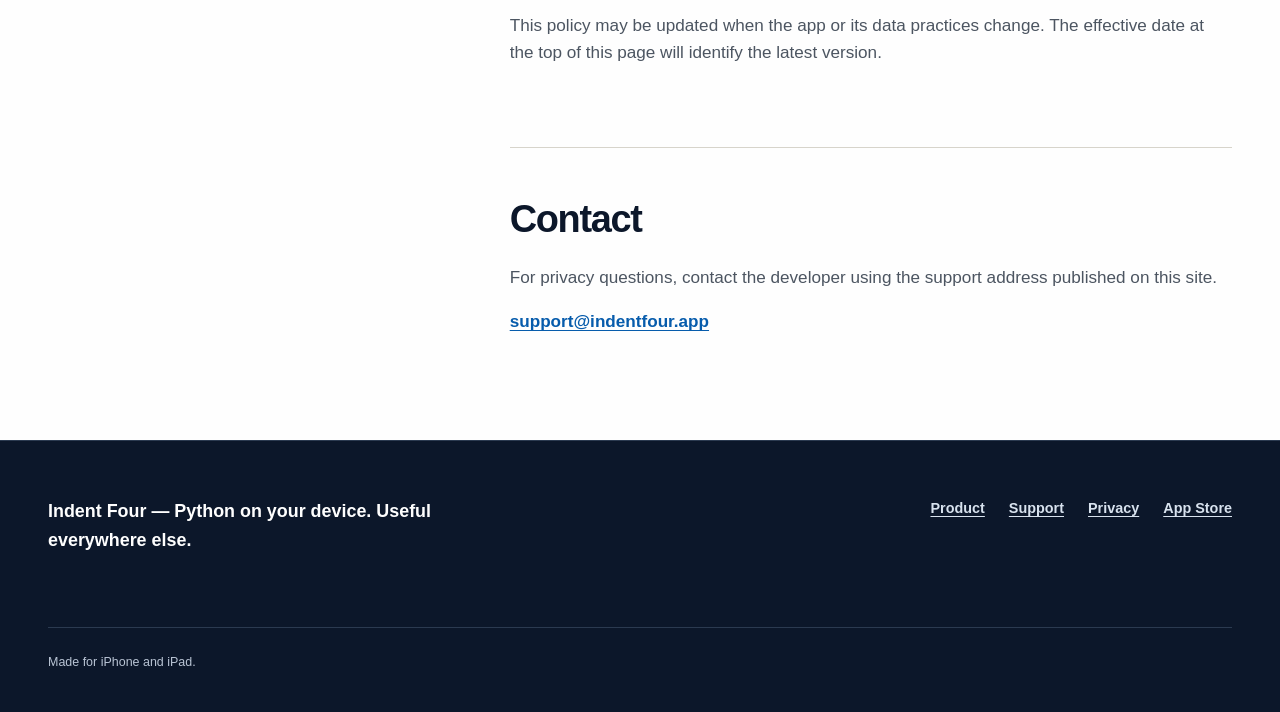
==== commit 2e8acc4c: "Add App Store and support links" ====
--- a/privacy/index.html
+++ b/privacy/index.html
@@ -47,7 +47,7 @@
             <li><a href="/#libraries">Libraries</a></li>
             <li><a href="/#faq">FAQ</a></li>
             <li><a href="/support/">Support</a></li>
-            <li><span class="button release-status nav-cta">Coming to the App Store</span></li>
+            <li><a class="button button-primary nav-cta" href="https://apps.apple.com/us/app/indent-four/id6805477295">Download on the App Store</a></li>
           </ul>
         </nav>
       </div>
@@ -117,7 +117,7 @@
             <section aria-labelledby="privacy-contact-heading">
               <h2 id="privacy-contact-heading">Contact</h2>
               <p>For privacy questions, contact the developer using the support address published on this site.</p>
-              <p class="contact-status">A support address will be published here before Indent Four is released.</p>
+              <p><a class="text-link" href="mailto:support@indentfour.app">support@indentfour.app</a></p>
             </section>
           </article>
         </div>
@@ -132,7 +132,7 @@
             <a href="/#product">Product</a>
             <a href="/support/">Support</a>
             <a href="/privacy/">Privacy</a>
-
+            <a href="https://apps.apple.com/us/app/indent-four/id6805477295">App Store</a>
           </nav>
         </div>
         <div class="footer-meta">
--- a/assets/site.css
+++ b/assets/site.css
@@ -333,6 +333,11 @@
   color: var(--ink);
 }
 
+.nav-list a.button-primary,
+.nav-list a.button-primary:hover {
+  color: var(--white);
+}
+
 .nav-list .nav-cta,
 .nav-list .release-status {
   min-height: 2.45rem;
